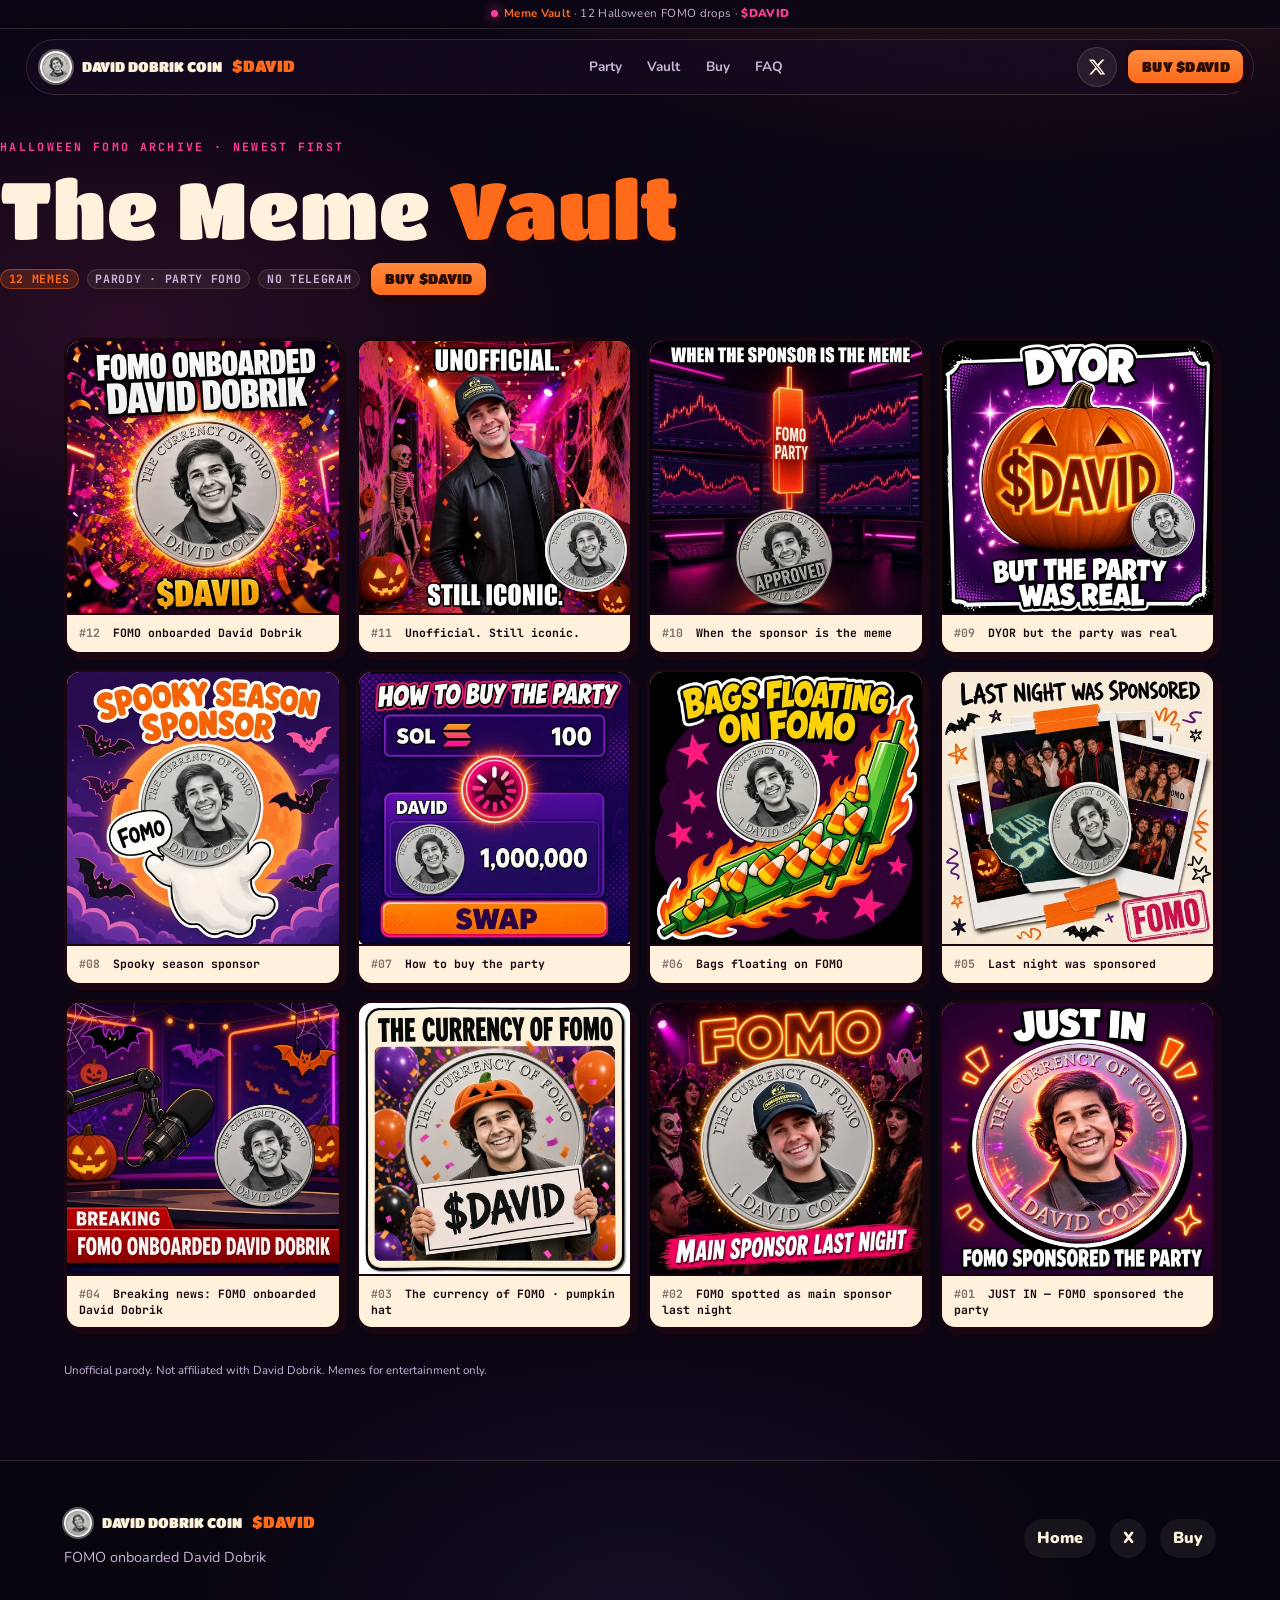
==== memes.html @ f9722488 "hotfix: Ethereum Uniswap CA + Phase2 vault/memes + X embed - Wire ETH CA 0x6e147… / Uniswap buy / et" ====
<!doctype html>
<html lang="en">
<head>
<meta charset="utf-8">
<meta name="viewport" content="width=device-width,initial-scale=1,viewport-fit=cover">
<title>Meme Vault · 12 memes | David Dobrik Coin ($DAVID)</title>
<meta name="description" content="Every $DAVID meme in one vault: 12 Halloween FOMO party memes. Unofficial parody. Not affiliated with David Dobrik.">
<link rel="canonical" href="https://daviddobrikcoin.lol/memes">
<meta name="theme-color" content="#0c0614">
<meta property="og:type" content="website">
<meta property="og:site_name" content="David Dobrik Coin">
<meta property="og:url" content="https://daviddobrikcoin.lol/memes">
<meta property="og:title" content="Meme Vault · 12 memes | $DAVID">
<meta property="og:description" content="12 Halloween FOMO party memes for David Dobrik Coin.">
<meta property="og:image" content="https://daviddobrikcoin.lol/og.jpg">
<meta name="twitter:card" content="summary_large_image">
<meta name="twitter:site" content="@daviddobrikcoin">
<meta name="twitter:title" content="Meme Vault · 12 memes | $DAVID">
<meta name="twitter:image" content="https://daviddobrikcoin.lol/og.jpg">
<link rel="icon" href="/favicon.ico" sizes="any">
<link rel="icon" type="image/png" sizes="32x32" href="/favicon-32.png">
<link rel="apple-touch-icon" href="/apple-touch-icon.png">
<link rel="manifest" href="/site.webmanifest">
<link rel="preload" href="/fonts/titan-one-latin-400-normal.woff2" as="font" type="font/woff2" crossorigin>
<link rel="stylesheet" href="/css/styles.css?v=p2">
<script src="/js/main.js?v=p2" defer></script>
</head>
<body class="vault-page">
<a class="skip" href="#main">Skip to content</a>
<div class="grain" aria-hidden="true"></div>
<header class="top">
  <div class="strip"><span class="dot"></span><span><b>Meme Vault</b> · 12 Halloween FOMO drops · <span class="hot">$DAVID</span></span></div>
  <nav class="nav" aria-label="Main">
    <a class="brand" href="/" aria-label="David Dobrik Coin home"><img src="/favicon-32.png" width="32" height="32" alt=""><span>David Dobrik Coin</span><em>$DAVID</em></a>
    <ul class="nav-links">
      <li><a href="/#about">Party</a></li>
      <li><a href="/memes" aria-current="page">Vault</a></li>
      <li><a href="/#buy">Buy</a></li>
      <li><a href="/#faq">FAQ</a></li>
    </ul>
    <div class="nav-cta">
      <a class="icon-btn" href="https://x.com/daviddobrikcoin" target="_blank" rel="noopener" aria-label="$DAVID on X"><svg viewBox="0 0 24 24" width="18" height="18" aria-hidden="true"><path fill="currentColor" d="M18.9 2H22l-7.6 8.7L23 22h-6.8l-5.3-6.9L4.8 22H1.7l8.1-9.3L1 2h7l4.8 6.3L18.9 2Zm-1.2 18h1.7L6.4 3.9H4.6L17.7 20Z"/></svg></a>
      <a class="btn btn-sm" href="https://app.uniswap.org/swap?chain=ethereum&amp;outputCurrency=0x6e147CDeBe396E3AdFC79db11178f972946d35E2" target="_blank" rel="noopener">Buy $DAVID</a>
    </div>
  </nav>
</header>
<main id="main">
<section class="vhero wrap">
  <p class="label">Halloween FOMO archive · newest first</p>
  <h1 class="h2">The Meme <span class="accent">Vault</span></h1>
  <div class="vcount">
    <span class="chip chip-hot"><b>12</b>&nbsp;memes</span>
    <span class="chip">Parody · party FOMO</span>
    <span class="chip">No Telegram</span>
    <a class="btn btn-sm" href="https://app.uniswap.org/swap?chain=ethereum&amp;outputCurrency=0x6e147CDeBe396E3AdFC79db11178f972946d35E2" target="_blank" rel="noopener">Buy $DAVID</a>
  </div>
</section>
<section class="wrap" aria-label="All memes" style="padding-top:12px;padding-bottom:80px">
  <div class="vault-grid">
<figure class="vm" style="--r:1.8deg" data-reveal>
<button type="button" class="vm-btn" data-i="0" data-full="/img/vault/meme-12.webp" aria-label="Open meme 12">
<img src="/img/vault/meme-12-480.webp" width="480" height="480" loading="eager" decoding="async" alt="FOMO onboarded David Dobrik">
</button>
<figcaption><span class="mono">#12</span> FOMO onboarded David Dobrik</figcaption>
</figure><figure class="vm" style="--r:-1.2deg" data-reveal>
<button type="button" class="vm-btn" data-i="1" data-full="/img/vault/meme-11.webp" aria-label="Open meme 11">
<img src="/img/vault/meme-11-480.webp" width="480" height="480" loading="eager" decoding="async" alt="Unofficial. Still iconic.">
</button>
<figcaption><span class="mono">#11</span> Unofficial. Still iconic.</figcaption>
</figure><figure class="vm" style="--r:2.4deg" data-reveal>
<button type="button" class="vm-btn" data-i="2" data-full="/img/vault/meme-10.webp" aria-label="Open meme 10">
<img src="/img/vault/meme-10-480.webp" width="480" height="480" loading="eager" decoding="async" alt="When the sponsor is the meme">
</button>
<figcaption><span class="mono">#10</span> When the sponsor is the meme</figcaption>
</figure><figure class="vm" style="--r:-1.8deg" data-reveal>
<button type="button" class="vm-btn" data-i="3" data-full="/img/vault/meme-09.webp" aria-label="Open meme 9">
<img src="/img/vault/meme-09-480.webp" width="480" height="480" loading="eager" decoding="async" alt="DYOR but the party was real">
</button>
<figcaption><span class="mono">#09</span> DYOR but the party was real</figcaption>
</figure><figure class="vm" style="--r:1.1deg" data-reveal>
<button type="button" class="vm-btn" data-i="4" data-full="/img/vault/meme-08.webp" aria-label="Open meme 8">
<img src="/img/vault/meme-08-480.webp" width="480" height="480" loading="lazy" decoding="async" alt="Spooky season sponsor">
</button>
<figcaption><span class="mono">#08</span> Spooky season sponsor</figcaption>
</figure><figure class="vm" style="--r:-2.5deg" data-reveal>
<button type="button" class="vm-btn" data-i="5" data-full="/img/vault/meme-07.webp" aria-label="Open meme 7">
<img src="/img/vault/meme-07-480.webp" width="480" height="480" loading="lazy" decoding="async" alt="How to buy the party">
</button>
<figcaption><span class="mono">#07</span> How to buy the party</figcaption>
</figure><figure class="vm" style="--r:1.8deg" data-reveal>
<button type="button" class="vm-btn" data-i="6" data-full="/img/vault/meme-06.webp" aria-label="Open meme 6">
<img src="/img/vault/meme-06-480.webp" width="480" height="480" loading="lazy" decoding="async" alt="Bags floating on FOMO">
</button>
<figcaption><span class="mono">#06</span> Bags floating on FOMO</figcaption>
</figure><figure class="vm" style="--r:-1.2deg" data-reveal>
<button type="button" class="vm-btn" data-i="7" data-full="/img/vault/meme-05.webp" aria-label="Open meme 5">
<img src="/img/vault/meme-05-480.webp" width="480" height="480" loading="lazy" decoding="async" alt="Last night was sponsored">
</button>
<figcaption><span class="mono">#05</span> Last night was sponsored</figcaption>
</figure><figure class="vm" style="--r:2.4deg" data-reveal>
<button type="button" class="vm-btn" data-i="8" data-full="/img/vault/meme-04.webp" aria-label="Open meme 4">
<img src="/img/vault/meme-04-480.webp" width="480" height="480" loading="lazy" decoding="async" alt="Breaking news: FOMO onboarded David Dobrik">
</button>
<figcaption><span class="mono">#04</span> Breaking news: FOMO onboarded David Dobrik</figcaption>
</figure><figure class="vm" style="--r:-1.8deg" data-reveal>
<button type="button" class="vm-btn" data-i="9" data-full="/img/vault/meme-03.webp" aria-label="Open meme 3">
<img src="/img/vault/meme-03-480.webp" width="480" height="480" loading="lazy" decoding="async" alt="The currency of FOMO · pumpkin hat">
</button>
<figcaption><span class="mono">#03</span> The currency of FOMO · pumpkin hat</figcaption>
</figure><figure class="vm" style="--r:1.1deg" data-reveal>
<button type="button" class="vm-btn" data-i="10" data-full="/img/vault/meme-02.webp" aria-label="Open meme 2">
<img src="/img/vault/meme-02-480.webp" width="480" height="480" loading="lazy" decoding="async" alt="FOMO spotted as main sponsor last night">
</button>
<figcaption><span class="mono">#02</span> FOMO spotted as main sponsor last night</figcaption>
</figure><figure class="vm" style="--r:-2.0deg" data-reveal>
<button type="button" class="vm-btn" data-i="11" data-full="/img/vault/meme-01.webp" aria-label="Open meme 1">
<img src="/img/vault/meme-01-480.webp" width="480" height="480" loading="lazy" decoding="async" alt="JUST IN — FOMO sponsored the party">
</button>
<figcaption><span class="mono">#01</span> JUST IN — FOMO sponsored the party</figcaption>
</figure>
  </div>
  <p class="fine" style="margin-top:2rem">Unofficial parody. Not affiliated with David Dobrik. Memes for entertainment only.</p>
</section>
</main>
<footer class="foot">
  <div class="wrap foot-grid">
    <div>
      <a class="brand" href="/"><img src="/favicon-32.png" width="28" height="28" alt=""><span>David Dobrik Coin</span><em>$DAVID</em></a>
      <p class="foot-tag">FOMO onboarded David Dobrik</p>
    </div>
    <div class="foot-links">
      <a href="/">Home</a>
      <a href="https://x.com/daviddobrikcoin" target="_blank" rel="noopener">X</a>
      <a href="https://app.uniswap.org/swap?chain=ethereum&amp;outputCurrency=0x6e147CDeBe396E3AdFC79db11178f972946d35E2" target="_blank" rel="noopener">Buy</a>
    </div>
  </div>
</footer>
<div class="lb" id="lb" hidden>
  <div class="lb-panel">
    <button class="lb-x" type="button" aria-label="Close">✕</button>
    <button class="lb-p" type="button" aria-label="Previous">‹</button>
    <button class="lb-n" type="button" aria-label="Next">›</button>
    <img id="lbimg" src="" alt="">
    <div class="lb-meta"><span id="lbcap"></span></div>
  </div>
</div>
</body>
</html>
---- css/styles.css ----
@font-face{font-family:TitanOne;src:url(/fonts/titan-one-latin-400-normal.woff2) format("woff2");font-weight:400;font-display:swap}
@font-face{font-family:Nunito;src:url(/fonts/nunito-latin-400-normal.woff2) format("woff2");font-weight:400;font-display:swap}
@font-face{font-family:Nunito;src:url(/fonts/nunito-latin-700-normal.woff2) format("woff2");font-weight:700;font-display:swap}
@font-face{font-family:Nunito;src:url(/fonts/nunito-latin-900-normal.woff2) format("woff2");font-weight:900;font-display:swap}
@font-face{font-family:JetBrainsMono;src:url(/fonts/jetbrains-mono-latin-400-normal.woff2) format("woff2");font-weight:400;font-display:swap}
@font-face{font-family:JetBrainsMono;src:url(/fonts/jetbrains-mono-latin-700-normal.woff2) format("woff2");font-weight:700;font-display:swap}

:root{
  --night:#0c0614; --night-2:#160a22; --plum:#2a1040;
  --cream:#fff1dc; --muted:#c9b4d8; --line:rgba(255,210,180,.14);
  --pump:#ff6a1a; --pump-ink:#2a0c00;
  --hot:#ff3d9a; --violet:#8b5cff; --gold:#ffd166;
  --radius:16px; --pill:999px;
  --shadow-hard:5px 5px 0 #1a0610;
  --f-display:TitanOne,"Arial Black",system-ui,sans-serif;
  --f-body:Nunito,system-ui,sans-serif;
  --f-mono:JetBrainsMono,ui-monospace,monospace;
}
*,*::before,*::after{box-sizing:border-box}
html{-webkit-text-size-adjust:100%;scroll-behavior:smooth}
body{margin:0;background:
  radial-gradient(1200px 600px at 80% -10%,rgba(255,106,26,.18),transparent 55%),
  radial-gradient(900px 500px at 10% 20%,rgba(255,61,154,.12),transparent 50%),
  radial-gradient(800px 500px at 50% 100%,rgba(139,92,255,.14),transparent 55%),
  var(--night);
  color:var(--cream);font:400 clamp(16px,1.05vw,18px)/1.55 var(--f-body);-webkit-font-smoothing:antialiased;overflow-x:hidden}
img{max-width:100%;display:block;height:auto}
a{color:inherit}
button{font:inherit;color:inherit;cursor:pointer}
em{font-style:italic;color:var(--gold)}
::selection{background:var(--pump);color:var(--pump-ink)}
.skip{position:fixed;left:12px;top:-60px;z-index:100;background:var(--cream);color:var(--night);padding:.6em 1em;border-radius:var(--pill);font-weight:800;transition:top .2s}
.skip:focus{top:12px}
:focus-visible{outline:2px solid var(--pump);outline-offset:3px}

.grain{position:fixed;inset:0;pointer-events:none;z-index:60;opacity:.055;mix-blend-mode:overlay;
  background:url("data:image/svg+xml;utf8,<svg xmlns='http://www.w3.org/2000/svg' width='160' height='160'><filter id='n'><feTurbulence baseFrequency='.85' numOctaves='2' stitchTiles='stitch'/></filter><rect width='100%' height='100%' filter='url(%23n)'/></svg>")}

.wrap{padding-inline:clamp(20px,5vw,112px);max-width:1280px;margin-inline:auto;position:relative}
.label{font:700 .72rem/1.2 var(--f-mono);letter-spacing:.2em;text-transform:uppercase;color:var(--hot);margin:0 0 1rem}
h1,h2{margin:0;font-family:var(--f-display);font-weight:400;letter-spacing:.01em;line-height:.95}
h2{font-size:clamp(2rem,5vw,4.2rem);margin-bottom:1.2rem;max-width:16ch}
h2 em{color:var(--pump);font-style:normal}

.btn{display:inline-flex;align-items:center;gap:.55em;padding:.95em 1.35em;border-radius:12px;border:3px solid #1a0610;text-decoration:none;
  font:400 1rem/1 var(--f-display);letter-spacing:.02em;text-transform:uppercase;
  background:linear-gradient(180deg,#ff8a3d,var(--pump));color:var(--pump-ink);
  box-shadow:var(--shadow-hard);transition:transform .08s,box-shadow .08s}
.btn:hover{transform:translate(-2px,-2px);box-shadow:7px 7px 0 #1a0610}
.btn:active{transform:translate(4px,4px);box-shadow:0 0 0 #1a0610}
.btn-sm{padding:.7em 1em;font-size:.85rem}
.btn-ghost{background:rgba(255,241,220,.06);color:var(--cream);backdrop-filter:blur(10px)}
.btn-ghost:hover{background:rgba(255,241,220,.12)}
.cta-row{display:flex;flex-wrap:wrap;gap:12px}

.top{position:fixed;inset:0 0 auto 0;z-index:40}
.strip{display:flex;justify-content:center;align-items:center;gap:.55em;padding:.42em 1em;font-size:.72rem;letter-spacing:.03em;color:var(--muted);
  background:rgba(12,6,20,.82);backdrop-filter:blur(10px);border-bottom:1px solid var(--line);text-align:center}
.strip b{color:var(--pump)}
.strip .dot{width:7px;height:7px;border-radius:50%;background:var(--hot);box-shadow:0 0 12px var(--hot);flex:none;animation:pulse 1.6s ease-in-out infinite}
@keyframes pulse{50%{opacity:.35}}
.nav{display:flex;align-items:center;justify-content:space-between;gap:14px;margin:10px clamp(10px,2vw,28px) 0;padding:8px 8px 8px 14px;border-radius:var(--pill);
  background:rgba(22,10,34,.7);backdrop-filter:blur(16px);box-shadow:inset 0 0 0 1px var(--line)}
.brand{display:flex;align-items:center;gap:10px;text-decoration:none}
.brand img{border-radius:50%;box-shadow:0 0 0 2px rgba(255,241,220,.35)}
.brand span{font:400 .85rem var(--f-display);text-transform:uppercase}
.brand em{color:var(--pump);font-style:normal;font-family:var(--f-display)}
.nav-links{display:flex;gap:2px;list-style:none;margin:0;padding:0}
.nav-links a{display:block;padding:.5em .85em;border-radius:var(--pill);text-decoration:none;font-weight:700;font-size:.85rem;color:var(--muted)}
.nav-links a:hover{color:var(--cream);background:rgba(255,241,220,.08)}
.nav-cta{display:flex;align-items:center;gap:8px}
.icon-btn{display:grid;place-items:center;width:40px;height:40px;border-radius:50%;background:rgba(255,241,220,.08);box-shadow:inset 0 0 0 1px var(--line);text-decoration:none}
.icon-btn:hover{background:rgba(255,241,220,.16)}

.hero{min-height:100svh;display:flex;align-items:center;padding:140px 0 72px}
.hero-grid{display:grid;grid-template-columns:1.1fr .9fr;gap:clamp(28px,5vw,72px);align-items:center}
.chips{display:flex;flex-wrap:wrap;gap:8px;list-style:none;margin:0 0 1.1rem;padding:0}
.chips li,.chips a{display:inline-flex;align-items:center;padding:.35em .75em;border-radius:var(--pill);font:700 .72rem/1 var(--f-mono);letter-spacing:.06em;text-transform:uppercase;text-decoration:none;
  background:rgba(255,241,220,.06);box-shadow:inset 0 0 0 1px var(--line);color:var(--muted)}
.chip-hot{background:rgba(255,106,26,.18)!important;color:var(--pump)!important;box-shadow:inset 0 0 0 1px rgba(255,106,26,.45)!important}
.breaking{margin:0 0 .4rem;font:700 .75rem/1 var(--f-mono);letter-spacing:.28em;text-transform:uppercase;color:var(--hot)}
.wordmark{font-size:clamp(2.6rem,7.5vw,5.8rem);margin-bottom:.6rem}
.wm-line{display:block}
.wm-line.accent{color:var(--pump);text-shadow:4px 4px 0 #1a0610,0 0 40px rgba(255,106,26,.35)}
.tagline{font-size:clamp(1.05rem,2vw,1.35rem);color:var(--cream);max-width:38ch;margin:0 0 .8rem}
.bio{color:var(--muted);max-width:42ch;margin:0 0 1.2rem}
.ca{display:flex;align-items:center;gap:.65rem;padding:.35rem .35rem .35rem .85rem;max-width:100%;
  background:#160a22;border:3px solid #1a0610;border-radius:14px;box-shadow:4px 4px 0 var(--hot);margin-bottom:.5rem}
.ca-tag{font:700 .68rem/1 var(--f-mono);letter-spacing:.12em;color:var(--gold);flex:none}
.ca code{font:700 .78rem/1.2 var(--f-mono);overflow:hidden;text-overflow:ellipsis;white-space:nowrap;min-width:0}
.ca-copy{flex:none;border:0;border-radius:10px;padding:.7em 1em;background:var(--hot);color:#fff;font:900 .75rem/1 var(--f-body);text-transform:uppercase}
.ca-copy:hover{filter:brightness(1.08)}
.ca-note{font-size:.78rem;color:var(--muted);margin:0 0 1.1rem}
.ca-note a{color:var(--gold)}

.hero-art{display:flex;flex-direction:column;align-items:center;gap:14px;position:relative}
.coin-wrap{position:relative;width:min(360px,78vw)}
.coin{width:100%;height:auto;filter:drop-shadow(0 18px 40px rgba(255,106,26,.35)) drop-shadow(0 0 0 #1a0610);animation:bob 4.5s ease-in-out infinite alternate}
@keyframes bob{to{transform:translateY(-10px) rotate(-2deg)}}
.spark{position:absolute;font-size:1.4rem;color:var(--gold);animation:twinkle 2.2s ease-in-out infinite}
.s1{top:8%;left:4%;animation-delay:0s}
.s2{top:18%;right:0;animation-delay:.6s;color:var(--hot)}
.s3{bottom:16%;left:8%;animation-delay:1.1s;color:var(--pump)}
@keyframes twinkle{50%{opacity:.25;transform:scale(1.25)}}
.sticker-tag{display:inline-block;background:var(--cream);color:var(--night);padding:.35em .8em;font:400 .95rem var(--f-display);transform:rotate(-4deg);border:3px solid #1a0610;box-shadow:4px 4px 0 #1a0610}

.marquee{overflow:hidden;border-block:3px solid #1a0610;background:linear-gradient(90deg,var(--pump),var(--hot));transform:rotate(-1deg);margin:0 0 2px}
.track{display:flex;width:max-content;animation:crawl 28s linear infinite}
.track>*{padding:.55em 1.2em;font:400 1.25rem var(--f-display);white-space:nowrap;color:var(--pump-ink)}
@keyframes crawl{to{transform:translateX(-50%)}}
@media (prefers-reduced-motion:reduce){.track,.coin,.spark,.strip .dot{animation:none}}

.about{padding:clamp(72px,10vw,140px) 0}
.about-grid{display:grid;grid-template-columns:1fr 1fr;gap:clamp(28px,5vw,64px);align-items:center}
.lead{font-size:1.15rem;margin:0 0 1rem}
.about-copy p{color:var(--muted);margin:0 0 1rem}
.about-copy .lead,.about-copy .disclaimer{color:var(--cream)}
.disclaimer{padding:1rem 1.1rem;border-radius:14px;background:rgba(255,61,154,.08);box-shadow:inset 0 0 0 1px rgba(255,61,154,.28);font-size:.92rem}
.src{font-size:.85rem}
.src a{color:var(--gold)}
.about-art{position:relative;min-height:420px}
.polaroid{position:relative;background:#fff;padding:12px 12px 40px;border:3px solid #1a0610;box-shadow:6px 6px 0 #1a0610;transform:rotate(var(--r,-2deg));width:min(280px,70%);margin:0;z-index:1}
.polaroid img{width:100%;aspect-ratio:3/4;object-fit:cover;background:#ddd}
.polaroid figcaption{position:absolute;left:12px;right:12px;bottom:12px;font:700 .72rem/1 var(--f-mono);letter-spacing:.08em;text-transform:uppercase;color:#1a0610;text-align:center}
.polaroid.p2{position:absolute;right:0;top:48px;z-index:2;width:min(240px,62%)}

.banner-band{padding:0 0 clamp(40px,6vw,80px)}
.banner-frame{margin-inline:clamp(12px,3vw,48px);border:3px solid #1a0610;border-radius:18px;overflow:hidden;box-shadow:8px 8px 0 #1a0610}
.banner-frame img{width:100%;height:auto;object-fit:cover;max-height:360px}

.token,.buy,.memes{padding:clamp(64px,9vw,120px) 0}
.tok-grid{display:grid;grid-template-columns:repeat(4,1fr);gap:12px}
.tok-card{background:rgba(255,241,220,.05);border:1px solid var(--line);border-radius:14px;padding:1rem 1.1rem;display:flex;flex-direction:column;gap:.35rem}
.tok-card.wide{grid-column:span 2}
.tok-card .k{font:700 .68rem/1 var(--f-mono);letter-spacing:.16em;text-transform:uppercase;color:var(--muted)}
.tok-card .v{font-weight:900}
.tok-card .mono{font:700 .78rem/1.35 var(--f-mono);word-break:break-all}

.steps{list-style:none;margin:0;padding:0;display:grid;gap:14px;counter-reset:s}
.steps li{counter-increment:s;display:grid;grid-template-columns:auto 1fr;gap:.2rem 1rem;padding:1.1rem 1.2rem;border-radius:14px;background:rgba(255,241,220,.05);border:1px solid var(--line)}
.steps li::before{content:counter(s,decimal-leading-zero);font:400 1.4rem/1 var(--f-display);color:var(--pump);grid-row:span 2;align-self:center}
.steps b{font-size:1.05rem}
.steps span{color:var(--muted);grid-column:2}
.steps code{font-family:var(--f-mono);color:var(--gold)}
.scam{margin-top:1.2rem;color:var(--muted);font-size:.92rem}
.scam a{color:var(--gold)}
.soon{color:var(--muted);padding:1.4rem 1.2rem;border:2px dashed rgba(255,210,180,.25);border-radius:14px}

.foot{padding:48px 0 36px;border-top:1px solid var(--line);background:rgba(0,0,0,.25)}
.foot-grid{display:flex;flex-wrap:wrap;justify-content:space-between;gap:20px;margin-bottom:1.2rem}
.foot-tag{color:var(--muted);margin:.6rem 0 0;font-size:.9rem}
.foot-links{display:flex;gap:14px;align-items:center}
.foot-links a{font-weight:800;text-decoration:none;padding:.45em .8em;border-radius:var(--pill);background:rgba(255,241,220,.06)}
.fine{font-size:.72rem;color:var(--muted);line-height:1.5;margin:0;max-width:90ch}

[data-reveal]{opacity:0;transform:translateY(22px);transition:opacity .7s cubic-bezier(.2,.7,.2,1),transform .7s cubic-bezier(.2,.7,.2,1)}
[data-reveal].in{opacity:1;transform:none}
@media (prefers-reduced-motion:reduce){[data-reveal]{opacity:1;transform:none;transition:none}}

@media (max-width:900px){
  .nav-links{display:none}
  .hero-grid,.about-grid{grid-template-columns:1fr}
  .hero{padding-top:120px;min-height:auto}
  .hero-art{order:-1}
  .about-art{min-height:360px}
  .tok-grid{grid-template-columns:1fr 1fr}
  .tok-card.wide{grid-column:span 2}
}
@media (max-width:520px){
  .tok-grid{grid-template-columns:1fr}
  .tok-card.wide{grid-column:span 1}
  .ca{flex-wrap:wrap}
  .ca code{width:100%}
}

/* ===== Phase 2 upgrades ===== */
.chip-live{display:inline-flex;align-items:center;gap:.4em;background:rgba(255,106,26,.16)!important;color:var(--pump)!important;box-shadow:inset 0 0 0 1px rgba(255,106,26,.4)!important}
.live-dot{width:7px;height:7px;border-radius:50%;background:var(--pump);box-shadow:0 0 10px var(--pump);animation:pulse 1.6s ease-in-out infinite}
.stats{display:flex;flex-wrap:wrap;gap:10px;margin:0 0 1rem}
.stat{min-width:5.5rem;padding:.55rem .85rem;border-radius:12px;background:rgba(255,241,220,.05);border:1px solid var(--line);display:flex;flex-direction:column;gap:.2rem}
.stat .k{font:700 .62rem/1 var(--f-mono);letter-spacing:.16em;text-transform:uppercase;color:var(--muted)}
.stat .v{font:800 1rem/1.1 var(--f-display);color:var(--cream)}
.sticker-tag.tag-2{background:var(--hot);color:#fff;transform:rotate(3deg);margin-left:.4rem}
.bullets{margin:0 0 1rem;padding-left:1.1rem;color:var(--muted)}
.bullets li{margin:.35rem 0}
.tweet-embed{margin:1.2rem 0 1.4rem;max-width:550px}
.tweet-embed .twitter-tweet{margin:0!important}
.gallery{padding:clamp(64px,9vw,120px) 0;background:linear-gradient(180deg,transparent,rgba(255,61,154,.05),transparent)}
.gal-grid{display:grid;grid-template-columns:repeat(4,1fr);gap:14px;margin-top:1.2rem}
.gal{margin:0;border:3px solid #1a0610;border-radius:16px;overflow:hidden;background:#160a22;box-shadow:5px 5px 0 #1a0610;transform:rotate(var(--r,0deg))}
.gal:nth-child(1){--r:-1.5deg}.gal:nth-child(2){--r:1.8deg}.gal:nth-child(3){--r:-2deg}.gal:nth-child(4){--r:1.2deg}
.gal img{width:100%;aspect-ratio:3/4;object-fit:cover}
.gal figcaption{padding:.7rem .85rem;font:700 .7rem/1 var(--f-mono);letter-spacing:.1em;text-transform:uppercase;color:var(--muted);border-top:1px solid var(--line)}
.narrow{max-width:820px}
.faq details{border:1px solid var(--line);border-radius:14px;background:rgba(255,241,220,.04);margin:10px 0;box-shadow:4px 4px 0 #1a0610}
.faq summary{cursor:pointer;font:400 1.25rem/1.2 var(--f-display);padding:16px 18px;list-style:none;text-transform:uppercase}
.faq summary::-webkit-details-marker{display:none}
.faq details[open] summary{border-bottom:1px solid var(--line);color:var(--pump)}
.faq details p{margin:0;padding:14px 18px 18px;color:var(--muted)}
.faq details a{color:var(--gold)}
.faq details code{font:700 .85rem var(--f-mono);color:var(--gold);word-break:break-all}
.vault{padding:clamp(64px,9vw,120px) 0}
.vault-head{display:flex;flex-wrap:wrap;align-items:end;justify-content:space-between;gap:16px;margin-bottom:22px}
.vault-grid{display:grid;grid-template-columns:repeat(4,1fr);gap:14px}
.vm{margin:0;border:3px solid #1a0610;border-radius:16px;overflow:hidden;background:#fff1dc;box-shadow:5px 5px 0 #1a0610;transform:rotate(var(--r,0deg));transition:transform .15s,box-shadow .15s;color:#1a0610}
.vm:hover{transform:rotate(0) translate(-2px,-2px);box-shadow:7px 7px 0 #1a0610}
.vm-btn{display:block;width:100%;padding:0;border:0;background:transparent;cursor:pointer;color:inherit;text-decoration:none}
.vm-btn img{width:100%;aspect-ratio:1;object-fit:cover}
.vm figcaption{font:700 .72rem/1.35 var(--f-mono);padding:10px 12px;border-top:2px solid #1a0610;min-height:3.4em}
.vm figcaption .mono{opacity:.55;margin-right:6px}
.vault-more{margin-top:22px;display:flex;flex-wrap:wrap;gap:10px}
body.vault-page .vhero{padding:140px 0 28px}
body.vault-page .h2{font:400 clamp(2.4rem,7vw,5rem)/.95 var(--f-display);margin:0}
body.vault-page .h2 .accent{color:var(--pump);text-shadow:4px 4px 0 #1a0610}
.vcount{display:flex;flex-wrap:wrap;gap:8px;margin-top:14px;align-items:center}
.vcount .chip,.chips .chip{display:inline-flex;align-items:center;padding:.35em .75em;border-radius:var(--pill);font:700 .72rem/1 var(--f-mono);letter-spacing:.06em;text-transform:uppercase;background:rgba(255,241,220,.06);box-shadow:inset 0 0 0 1px var(--line);color:var(--muted)}
.strip .hot{color:var(--hot);font-weight:800}
.lb{position:fixed;inset:0;z-index:100;background:rgba(8,2,14,.9);display:grid;place-items:center;padding:24px}
.lb[hidden]{display:none!important}
.lb-panel{position:relative;width:min(720px,94vw);background:var(--cream);border:3px solid #1a0610;border-radius:18px;box-shadow:10px 10px 0 var(--pump);overflow:hidden;color:#1a0610}
.lb-panel img{width:100%;aspect-ratio:1;object-fit:cover;background:#111}
.lb-meta{display:flex;flex-wrap:wrap;gap:10px;align-items:center;justify-content:space-between;padding:14px 16px;border-top:3px solid #1a0610;font:700 .85rem/1.3 var(--f-mono)}
.lb-x,.lb-p,.lb-n{position:absolute;top:12px;border:3px solid #1a0610;background:var(--pump);color:var(--pump-ink);border-radius:999px;width:42px;height:42px;cursor:pointer;font:800 18px/1 var(--f-mono);box-shadow:3px 3px 0 #1a0610}
.lb-x{right:12px}.lb-p{left:12px;top:50%}.lb-n{right:12px;top:50%}
#sparks{position:fixed;inset:0;width:100%;height:100%;pointer-events:none;z-index:0;opacity:.45}
@media (max-width:900px){
  .gal-grid,.vault-grid{grid-template-columns:repeat(2,1fr)}
}
@media (max-width:520px){
  .gal-grid{grid-template-columns:1fr 1fr;gap:10px}
}
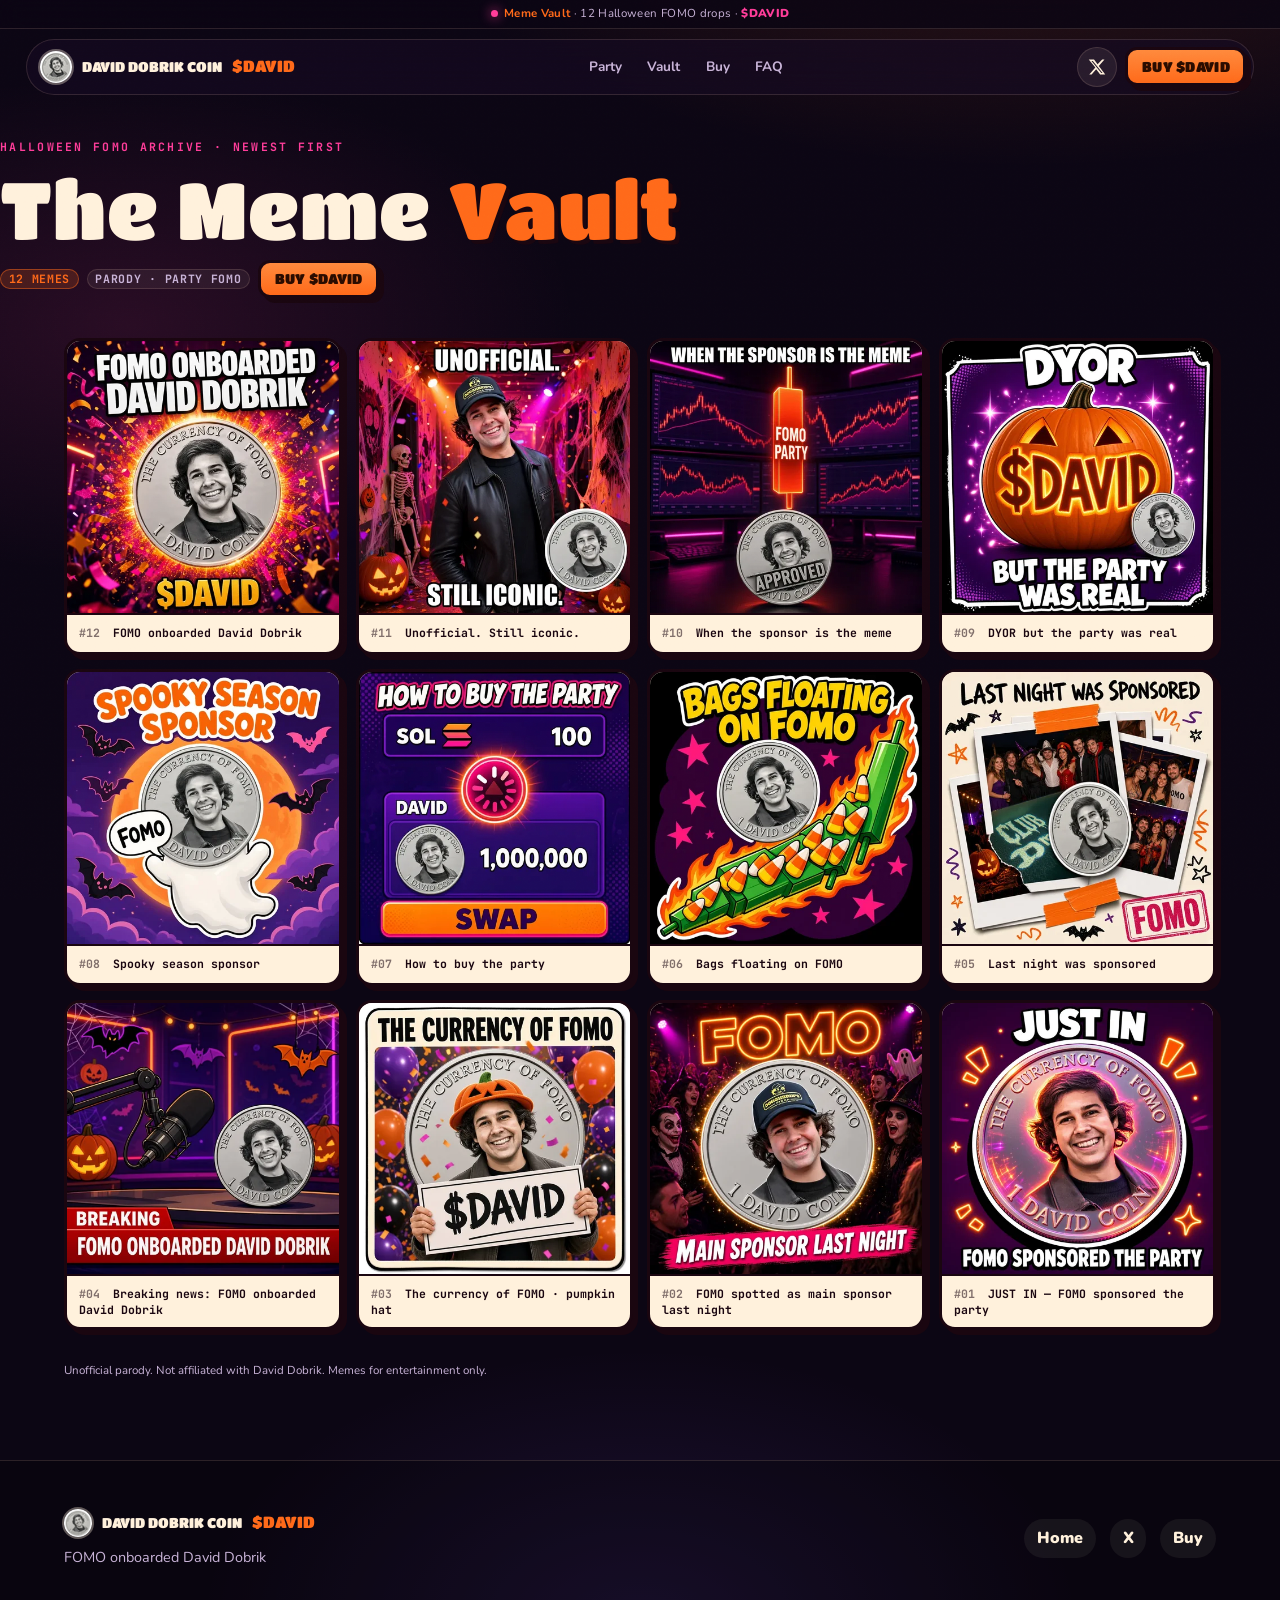
==== commit f1154db0: "Remove all Telegram mentions from site Standing rule: never include Telegram on meme sites unless a " ====
--- a/memes.html
+++ b/memes.html
@@ -51,7 +51,6 @@
   <div class="vcount">
     <span class="chip chip-hot"><b>12</b>&nbsp;memes</span>
     <span class="chip">Parody · party FOMO</span>
-    <span class="chip">No Telegram</span>
     <a class="btn btn-sm" href="https://app.uniswap.org/swap?chain=ethereum&amp;outputCurrency=0x6e147CDeBe396E3AdFC79db11178f972946d35E2" target="_blank" rel="noopener">Buy $DAVID</a>
   </div>
 </section>
